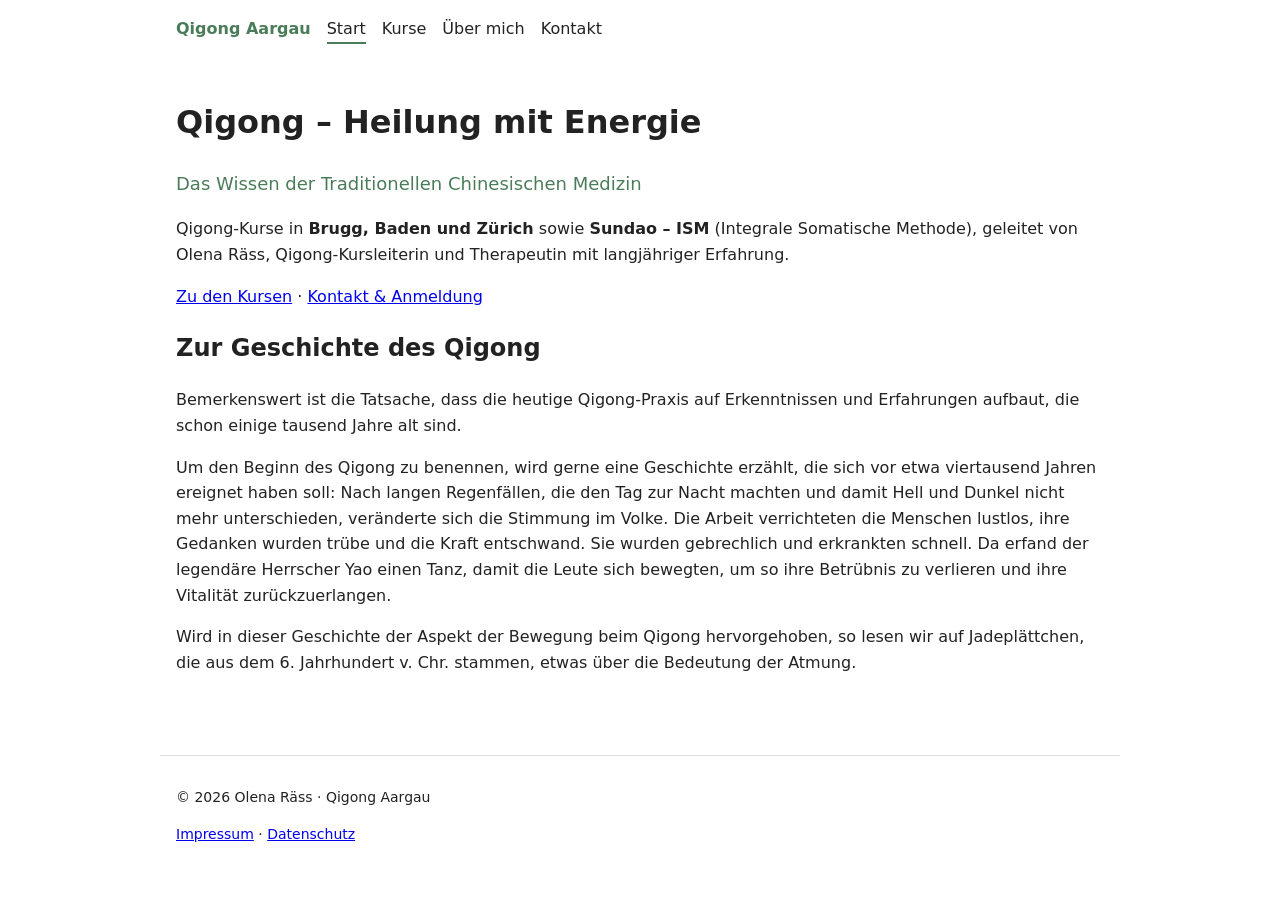
==== index.html @ e33f3f1c "Add site skeleton with content, deploy config, and preview password protection - Six German pages (i" ====
<!DOCTYPE html>
<html lang="de-CH">
<head>
  <meta charset="utf-8">
  <meta name="viewport" content="width=device-width, initial-scale=1">
  <title>Qigong Aargau – Olena Räss</title>
  <meta name="description" content="Qigong-Kurse in Brugg, Baden und Zürich mit Olena Räss – Heilung mit Energie nach dem Wissen der Traditionellen Chinesischen Medizin.">
  <link rel="stylesheet" href="/css/style.css">
</head>
<body>

<header class="site-header">
  <a class="site-logo" href="/">Qigong Aargau</a>
  <nav class="site-nav" aria-label="Hauptnavigation">
    <a href="/" aria-current="page">Start</a>
    <a href="/kurse.html">Kurse</a>
    <a href="/ueber-mich.html">Über mich</a>
    <a href="/kontakt.html">Kontakt</a>
  </nav>
</header>

<main>
  <h1>Qigong – Heilung mit Energie</h1>
  <p class="lead">Das Wissen der Traditionellen Chinesischen Medizin</p>

  <p>
    Qigong-Kurse in <strong>Brugg, Baden und Zürich</strong> sowie
    <strong>Sundao – ISM</strong> (Integrale Somatische Methode), geleitet von
    Olena Räss, Qigong-Kursleiterin und Therapeutin mit langjähriger Erfahrung.
  </p>

  <p>
    <a href="/kurse.html">Zu den Kursen</a> ·
    <a href="/kontakt.html">Kontakt &amp; Anmeldung</a>
  </p>

  <section>
    <h2>Zur Geschichte des Qigong</h2>
    <p>
      Bemerkenswert ist die Tatsache, dass die heutige Qigong-Praxis auf
      Erkenntnissen und Erfahrungen aufbaut, die schon einige tausend Jahre alt
      sind.
    </p>
    <p>
      Um den Beginn des Qigong zu benennen, wird gerne eine Geschichte erzählt,
      die sich vor etwa viertausend Jahren ereignet haben soll: Nach langen
      Regenfällen, die den Tag zur Nacht machten und damit Hell und Dunkel
      nicht mehr unterschieden, veränderte sich die Stimmung im Volke. Die
      Arbeit verrichteten die Menschen lustlos, ihre Gedanken wurden trübe und
      die Kraft entschwand. Sie wurden gebrechlich und erkrankten schnell. Da
      erfand der legendäre Herrscher Yao einen Tanz, damit die Leute sich
      bewegten, um so ihre Betrübnis zu verlieren und ihre Vitalität
      zurückzuerlangen.
    </p>
    <p>
      Wird in dieser Geschichte der Aspekt der Bewegung beim Qigong
      hervorgehoben, so lesen wir auf Jadeplättchen, die aus dem
      6.&nbsp;Jahrhundert v.&nbsp;Chr. stammen, etwas über die Bedeutung der
      Atmung.
    </p>
  </section>
</main>

<footer class="site-footer">
  <p>© 2026 Olena Räss · Qigong Aargau</p>
  <nav aria-label="Rechtliches">
    <a href="/impressum.html">Impressum</a> ·
    <a href="/datenschutz.html">Datenschutz</a>
  </nav>
</footer>

</body>
</html>
---- css/style.css ----
/* Qigong Aargau – zentrales Stylesheet (Stub, Gestaltung folgt) */

:root {
  --color-text: #222;
  --color-bg: #fff;
  --color-accent: #4a7c59;
  --max-width: 60rem;
}

* {
  box-sizing: border-box;
}

body {
  margin: 0;
  font-family: system-ui, -apple-system, "Segoe UI", Roboto, sans-serif;
  line-height: 1.6;
  color: var(--color-text);
  background: var(--color-bg);
}

.site-header,
main,
.site-footer {
  max-width: var(--max-width);
  margin: 0 auto;
  padding: 1rem;
}

.site-header {
  display: flex;
  flex-wrap: wrap;
  align-items: baseline;
  gap: 1rem;
}

.site-logo {
  font-weight: 700;
  text-decoration: none;
  color: var(--color-accent);
}

.site-nav {
  display: flex;
  gap: 1rem;
}

.site-nav a {
  color: var(--color-text);
  text-decoration: none;
}

.site-nav a[aria-current="page"] {
  border-bottom: 2px solid var(--color-accent);
}

.lead {
  font-size: 1.125rem;
  color: var(--color-accent);
}

img {
  max-width: 100%;
  height: auto;
}

.site-footer {
  margin-top: 3rem;
  border-top: 1px solid #ddd;
  font-size: 0.875rem;
}
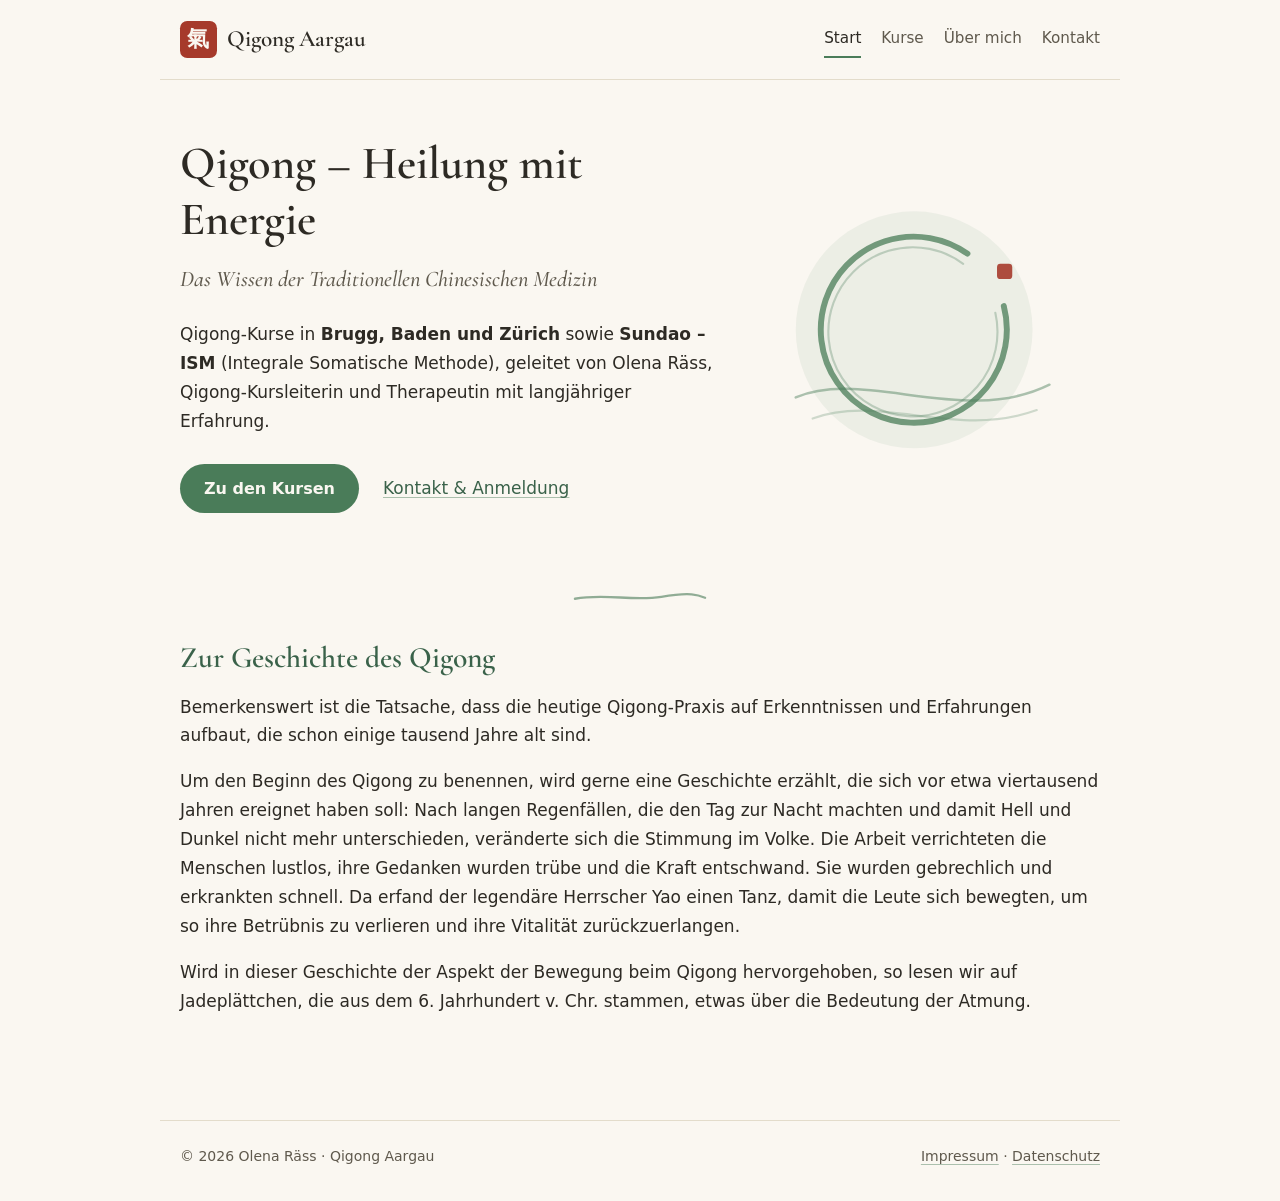
==== commit 780f43b9: "First visual design: rice-paper palette, jade/seal accents, Cormorant headings - Palette: warm paper" ====
--- a/index.html
+++ b/index.html
@@ -5,12 +5,13 @@
   <meta name="viewport" content="width=device-width, initial-scale=1">
   <title>Qigong Aargau – Olena Räss</title>
   <meta name="description" content="Qigong-Kurse in Brugg, Baden und Zürich mit Olena Räss – Heilung mit Energie nach dem Wissen der Traditionellen Chinesischen Medizin.">
+  <link rel="preload" href="/fonts/cormorant-garamond-latin.woff2" as="font" type="font/woff2" crossorigin>
   <link rel="stylesheet" href="/css/style.css">
 </head>
 <body>
 
 <header class="site-header">
-  <a class="site-logo" href="/">Qigong Aargau</a>
+  <a class="site-logo" href="/"><span class="seal" aria-hidden="true">氣</span>Qigong Aargau</a>
   <nav class="site-nav" aria-label="Hauptnavigation">
     <a href="/" aria-current="page">Start</a>
     <a href="/kurse.html">Kurse</a>
@@ -20,19 +21,47 @@
 </header>
 
 <main>
-  <h1>Qigong – Heilung mit Energie</h1>
-  <p class="lead">Das Wissen der Traditionellen Chinesischen Medizin</p>
+  <section class="hero">
+    <div class="hero-text">
+      <h1>Qigong – Heilung mit Energie</h1>
+      <p class="lead">Das Wissen der Traditionellen Chinesischen Medizin</p>
 
-  <p>
-    Qigong-Kurse in <strong>Brugg, Baden und Zürich</strong> sowie
-    <strong>Sundao – ISM</strong> (Integrale Somatische Methode), geleitet von
-    Olena Räss, Qigong-Kursleiterin und Therapeutin mit langjähriger Erfahrung.
-  </p>
+      <p>
+        Qigong-Kurse in <strong>Brugg, Baden und Zürich</strong> sowie
+        <strong>Sundao – ISM</strong> (Integrale Somatische Methode), geleitet von
+        Olena Räss, Qigong-Kursleiterin und Therapeutin mit langjähriger Erfahrung.
+      </p>
 
-  <p>
-    <a href="/kurse.html">Zu den Kursen</a> ·
-    <a href="/kontakt.html">Kontakt &amp; Anmeldung</a>
-  </p>
+      <p class="hero-actions">
+        <a class="button" href="/kurse.html">Zu den Kursen</a>
+        <a href="/kontakt.html">Kontakt &amp; Anmeldung</a>
+      </p>
+    </div>
+
+    <!-- Platzhalter-Grafik: später evtl. durch Foto ersetzen -->
+    <svg class="hero-art" viewBox="0 0 420 340" aria-hidden="true">
+      <circle cx="200" cy="170" r="140" fill="currentColor" fill-opacity="0.08"/>
+      <path d="M 306 142 A 110 110 0 1 1 263 80"
+            fill="none" stroke="currentColor" stroke-width="7"
+            stroke-linecap="round" opacity="0.75"/>
+      <path d="M 296 150 A 100 100 0 1 1 258 92"
+            fill="none" stroke="currentColor" stroke-width="2.5"
+            stroke-linecap="round" opacity="0.3"/>
+      <path d="M 60 250 C 140 215, 260 285, 360 235"
+            fill="none" stroke="currentColor" stroke-width="3"
+            stroke-linecap="round" opacity="0.45"/>
+      <path d="M 80 275 C 160 245, 250 300, 345 265"
+            fill="none" stroke="currentColor" stroke-width="2.5"
+            stroke-linecap="round" opacity="0.25"/>
+      <rect x="298" y="92" width="18" height="18" rx="4" fill="#a63a2b" opacity="0.9"/>
+    </svg>
+  </section>
+
+  <svg class="divider" viewBox="0 0 140 14" aria-hidden="true">
+    <path d="M3 9 C 35 3, 62 12, 92 7 S 130 5, 137 8"
+          fill="none" stroke="currentColor" stroke-width="2.4"
+          stroke-linecap="round" opacity="0.6"/>
+  </svg>
 
   <section>
     <h2>Zur Geschichte des Qigong</h2>
--- a/css/style.css
+++ b/css/style.css
@@ -1,10 +1,40 @@
-/* Qigong Aargau – zentrales Stylesheet (Stub, Gestaltung folgt) */
+/* Qigong Aargau – zentrales Stylesheet
+   Gestaltung: Reispapier-Grundton, Tusche-Anthrazit, Jade als Hauptakzent,
+   Siegelrot (sparsam) als zweiter Akzent. Überschriften: Cormorant Garamond
+   (selbst gehostet, variable Schrift), Fliesstext: Systemschrift. */
+
+/* ---------- Schriften (selbst gehostet, /fonts) ---------- */
+
+@font-face {
+  font-family: "Cormorant Garamond";
+  font-style: normal;
+  font-weight: 300 700;
+  font-display: swap;
+  src: url("/fonts/cormorant-garamond-latin.woff2") format("woff2");
+}
+
+@font-face {
+  font-family: "Cormorant Garamond";
+  font-style: italic;
+  font-weight: 300 700;
+  font-display: swap;
+  src: url("/fonts/cormorant-garamond-italic-latin.woff2") format("woff2");
+}
+
+/* ---------- Farb- und Grundwerte ---------- */
 
 :root {
-  --color-text: #222;
-  --color-bg: #fff;
-  --color-accent: #4a7c59;
+  --paper: #faf7f1;
+  --paper-deep: #f2ede1;
+  --ink: #2d2a24;
+  --ink-soft: #5f594d;
+  --jade: #4a7c59;
+  --jade-deep: #3a624a;
+  --seal: #a63a2b;
+  --line: #e3dccb;
   --max-width: 60rem;
+  --font-display: "Cormorant Garamond", Georgia, "Times New Roman", serif;
+  --font-body: system-ui, -apple-system, "Segoe UI", Roboto, sans-serif;
 }
 
 * {
@@ -13,59 +43,298 @@
 
 body {
   margin: 0;
-  font-family: system-ui, -apple-system, "Segoe UI", Roboto, sans-serif;
-  line-height: 1.6;
-  color: var(--color-text);
-  background: var(--color-bg);
-}
+  font-family: var(--font-body);
+  font-size: 1.0625rem;
+  line-height: 1.7;
+  color: var(--ink);
+  background: var(--paper);
+}
+
+/* ---------- Grundraster ---------- */
 
 .site-header,
 main,
 .site-footer {
   max-width: var(--max-width);
   margin: 0 auto;
-  padding: 1rem;
-}
+  padding: 1rem 1.25rem;
+}
+
+main {
+  padding-top: 1.5rem;
+  padding-bottom: 2rem;
+}
+
+/* ---------- Typografie ---------- */
+
+h1,
+h2,
+h3 {
+  font-family: var(--font-display);
+  font-weight: 600;
+  line-height: 1.2;
+  color: var(--ink);
+}
+
+h1 {
+  font-size: clamp(2.1rem, 5vw, 2.9rem);
+  margin: 0.5rem 0 0.75rem;
+}
+
+h2 {
+  font-size: clamp(1.5rem, 3.5vw, 1.85rem);
+  margin: 2.25rem 0 0.5rem;
+  color: var(--jade-deep);
+}
+
+.lead {
+  font-family: var(--font-display);
+  font-style: italic;
+  font-weight: 500;
+  font-size: 1.4rem;
+  color: var(--ink-soft);
+  margin-top: 0;
+}
+
+a {
+  color: var(--jade-deep);
+  text-decoration-color: color-mix(in srgb, var(--jade) 45%, transparent);
+  text-underline-offset: 0.2em;
+}
+
+a:hover {
+  color: var(--seal);
+  text-decoration-color: currentColor;
+}
+
+:focus-visible {
+  outline: 2px solid var(--jade);
+  outline-offset: 3px;
+  border-radius: 2px;
+}
+
+strong {
+  color: var(--ink);
+}
+
+address {
+  font-style: normal;
+}
+
+img {
+  max-width: 100%;
+  height: auto;
+}
+
+::selection {
+  background: color-mix(in srgb, var(--jade) 25%, var(--paper));
+}
+
+/* ---------- Kopfbereich ---------- */
 
 .site-header {
   display: flex;
   flex-wrap: wrap;
-  align-items: baseline;
-  gap: 1rem;
+  align-items: center;
+  gap: 0.75rem 1.5rem;
+  padding-top: 1.25rem;
+  padding-bottom: 1.25rem;
+  border-bottom: 1px solid var(--line);
 }
 
 .site-logo {
-  font-weight: 700;
+  display: inline-flex;
+  align-items: center;
+  gap: 0.65rem;
+  font-family: var(--font-display);
+  font-weight: 600;
+  font-size: 1.45rem;
+  color: var(--ink);
   text-decoration: none;
-  color: var(--color-accent);
+}
+
+.site-logo:hover {
+  color: var(--ink);
+}
+
+.seal {
+  display: inline-flex;
+  align-items: center;
+  justify-content: center;
+  width: 2.3rem;
+  height: 2.3rem;
+  border-radius: 0.45rem;
+  background: var(--seal);
+  color: var(--paper);
+  font-family: "Noto Serif CJK SC", "Noto Sans CJK SC", "PingFang SC",
+    "Hiragino Sans GB", "Microsoft YaHei", serif;
+  font-size: 1.35rem;
+  line-height: 1;
+  flex: none;
 }
 
 .site-nav {
   display: flex;
-  gap: 1rem;
+  flex-wrap: wrap;
+  gap: 0.25rem 1.25rem;
+  margin-left: auto;
+  font-size: 0.95rem;
 }
 
 .site-nav a {
-  color: var(--color-text);
+  color: var(--ink-soft);
   text-decoration: none;
+  padding: 0.25rem 0;
+  border-bottom: 2px solid transparent;
+}
+
+.site-nav a:hover {
+  color: var(--jade-deep);
 }
 
 .site-nav a[aria-current="page"] {
-  border-bottom: 2px solid var(--color-accent);
-}
-
-.lead {
-  font-size: 1.125rem;
-  color: var(--color-accent);
-}
-
-img {
-  max-width: 100%;
+  color: var(--ink);
+  border-bottom-color: var(--jade);
+}
+
+/* ---------- Startseite: Hero ---------- */
+
+.hero {
+  display: grid;
+  grid-template-columns: 3fr 2fr;
+  gap: 2rem;
+  align-items: center;
+  padding: 1.5rem 0 1rem;
+}
+
+.hero-art {
+  width: 100%;
   height: auto;
-}
+  color: var(--jade);
+}
+
+.hero-actions {
+  display: flex;
+  flex-wrap: wrap;
+  align-items: center;
+  gap: 1rem 1.5rem;
+  margin-top: 1.75rem;
+}
+
+.button {
+  display: inline-block;
+  background: var(--jade);
+  color: var(--paper);
+  text-decoration: none;
+  font-weight: 600;
+  font-size: 1rem;
+  padding: 0.7rem 1.5rem;
+  border-radius: 999px;
+  transition: background-color 0.15s ease;
+}
+
+.button:hover {
+  background: var(--jade-deep);
+  color: var(--paper);
+}
+
+@media (max-width: 44rem) {
+  .hero {
+    grid-template-columns: 1fr;
+    gap: 1rem;
+  }
+
+  .hero-art {
+    max-width: 16rem;
+    margin: 0 auto;
+  }
+}
+
+/* ---------- Trennelement (Pinselstrich) ---------- */
+
+.divider {
+  display: block;
+  width: 8.5rem;
+  height: auto;
+  margin: 2.75rem auto 0.5rem;
+  color: var(--jade);
+}
+
+/* ---------- Karten (Kurse, Kontakt) ---------- */
+
+.card {
+  background: color-mix(in srgb, var(--paper-deep) 65%, var(--paper));
+  border: 1px solid var(--line);
+  border-radius: 0.75rem;
+  padding: 1.5rem 1.75rem;
+  margin: 1.5rem 0;
+}
+
+.card h2 {
+  margin-top: 0;
+}
+
+.card ul {
+  padding-left: 1.25rem;
+}
+
+.card li {
+  margin: 0.35rem 0;
+}
+
+/* ---------- Über mich ---------- */
+
+.bio {
+  display: grid;
+  grid-template-columns: 5fr 2fr;
+  gap: 2.5rem;
+  align-items: start;
+}
+
+.bio-figure {
+  margin: 0.75rem 0 0;
+}
+
+.bio-figure svg {
+  width: 100%;
+  height: auto;
+  border-radius: 0.75rem;
+}
+
+@media (max-width: 44rem) {
+  .bio {
+    grid-template-columns: 1fr;
+    gap: 0;
+  }
+
+  .bio-figure {
+    max-width: 14rem;
+  }
+}
+
+/* ---------- Fussbereich ---------- */
 
 .site-footer {
-  margin-top: 3rem;
-  border-top: 1px solid #ddd;
+  margin-top: 3.5rem;
+  padding-top: 1.5rem;
+  padding-bottom: 2rem;
+  border-top: 1px solid var(--line);
   font-size: 0.875rem;
-}
+  color: var(--ink-soft);
+  display: flex;
+  flex-wrap: wrap;
+  gap: 0.5rem 2rem;
+  justify-content: space-between;
+}
+
+.site-footer p {
+  margin: 0;
+}
+
+.site-footer a {
+  color: var(--ink-soft);
+}
+
+.site-footer a:hover {
+  color: var(--seal);
+}
